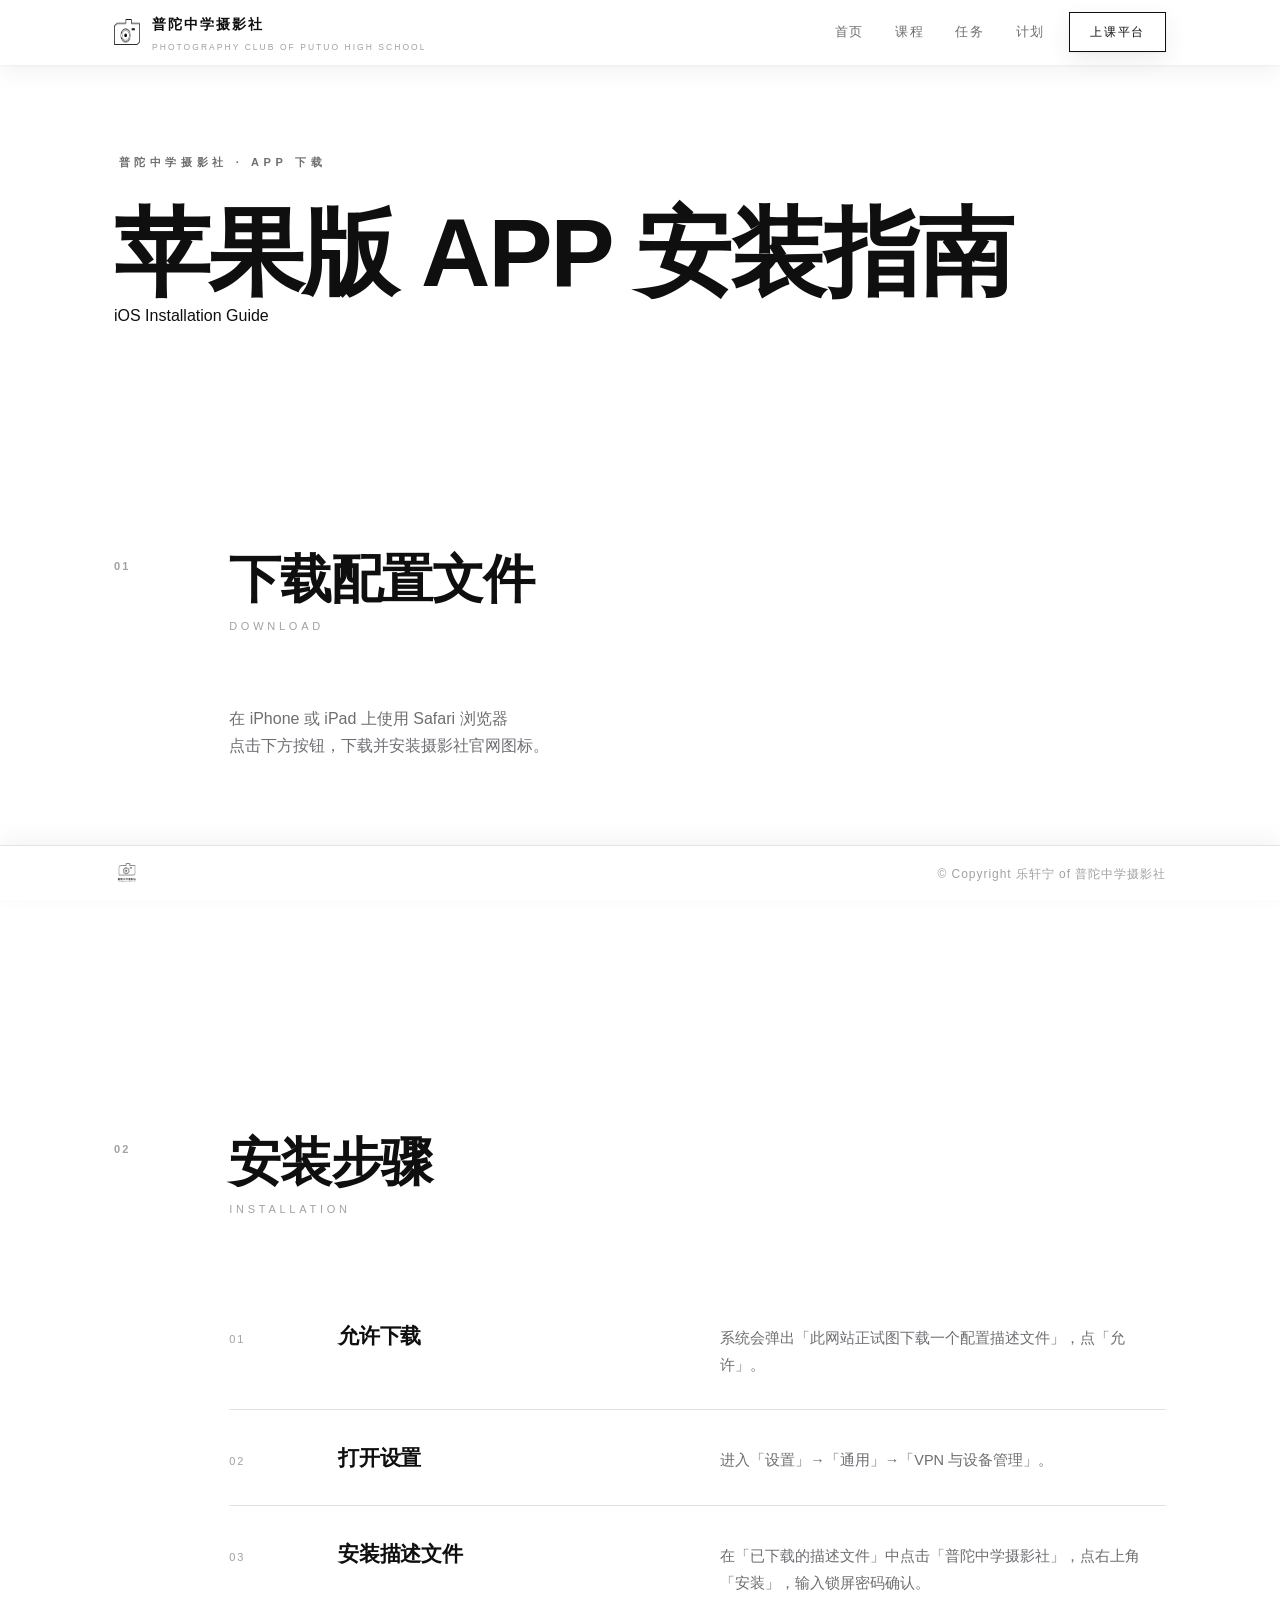
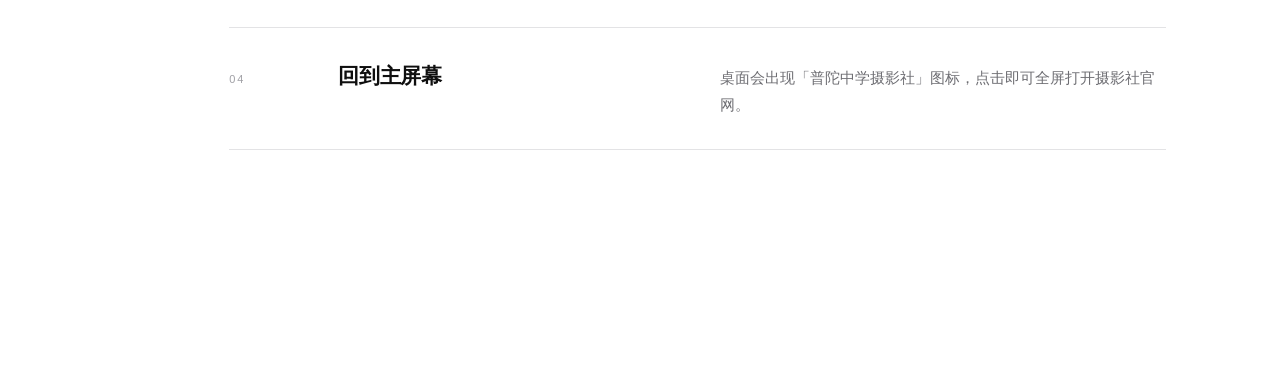
==== guide/ios-install.html @ 029bfe9c "Use logo2 in top navigation bar" ====
<!DOCTYPE html>
<html lang="zh-CN">
<head>
<meta charset="UTF-8">
<meta name="viewport" content="width=device-width, initial-scale=1">
<title>苹果版 APP 安装指南 — 普陀中学摄影社</title>
<meta name="description" content="普陀中学摄影社 · 苹果版 APP 下载与安装指南。">
<link rel="icon" type="image/png" href="../assets/logo.png">
<link rel="stylesheet" href="../css/style.css">
</head>
<body>

<!-- ================= 导航 ================= -->
<header class="nav" id="nav">
  <div class="nav-inner">
    <a class="brand" href="../index.html" aria-label="返回首页">
      <img src="../assets/logo2.png" alt="" width="26" height="26">
      <span>
        <span class="name">普陀中学摄影社</span>
        <span class="sub">Photography Club of Putuo High School</span>
      </span>
    </a>

    <nav class="nav-links" aria-label="主导航">
      <a href="../index.html">首页</a>
      <a href="../index.html#courses">课程</a>
      <a href="../index.html#missions">任务</a>
      <a href="../index.html#plans">计划</a>
    </nav>

    <a class="platform-btn" href="https://kylinle.github.io/cp" target="_blank" rel="noopener">上课平台</a>

    <button class="menu-btn" id="menuBtn" aria-expanded="false" aria-label="打开菜单">
      <span></span><span></span>
    </button>
  </div>
  <div class="mobile-menu" id="mobileMenu">
    <a href="../index.html">首页</a>
    <a href="../index.html#courses">课程</a>
    <a href="../index.html#missions">任务</a>
    <a href="../index.html#plans">计划</a>
  </div>
</header>

<main class="plan-page" id="top">

  <!-- ================= 首屏 ================= -->
  <section class="hero">
    <div class="wrap">
      <div class="eyebrow">普陀中学摄影社 · APP 下载</div>
      <h1 class="plan-title">苹果版 APP 安装指南</h1>
      <div class="hero-en">iOS Installation Guide</div>
    </div>
  </section>

  <!-- ================= 01 下载配置文件 ================= -->
  <section class="sec">
    <div class="wrap">
      <div class="sec-head reveal">
        <div class="sec-num">01</div>
        <h2>下载配置文件<span class="en">Download</span></h2>
      </div>

      <div class="sec-body">
        <div></div>
        <div class="content">
          <p class="reveal">在 iPhone 或 iPad 上使用 Safari 浏览器<br>点击下方按钮，下载并安装摄影社官网图标。</p>
          <a class="dl-btn reveal" href="../downloads/普陀中学摄影社.mobileconfig" download>下载配置文件</a>
          <div class="dl-meta reveal">普陀中学摄影社.mobileconfig · iOS 配置文件</div>
        </div>
      </div>
    </div>
  </section>

  <!-- ================= 02 安装步骤 ================= -->
  <section class="sec">
    <div class="wrap">
      <div class="sec-head reveal">
        <div class="sec-num">02</div>
        <h2>安装步骤<span class="en">Installation</span></h2>
      </div>

      <div class="sec-body">
        <div></div>
        <div class="content">
          <div class="list reveal">
            <div class="list-item">
              <div class="n">01</div>
              <div class="t">允许下载</div>
              <div class="d">系统会弹出「此网站正试图下载一个配置描述文件」，点「允许」。</div>
            </div>
            <div class="list-item">
              <div class="n">02</div>
              <div class="t">打开设置</div>
              <div class="d">进入「设置」→「通用」→「VPN 与设备管理」。</div>
            </div>
            <div class="list-item">
              <div class="n">03</div>
              <div class="t">安装描述文件</div>
              <div class="d">在「已下载的描述文件」中点击「普陀中学摄影社」，点右上角「安装」，输入锁屏密码确认。</div>
            </div>
            <div class="list-item">
              <div class="n">04</div>
              <div class="t">回到主屏幕</div>
              <div class="d">桌面会出现「普陀中学摄影社」图标，点击即可全屏打开摄影社官网。</div>
            </div>
          </div>
        </div>
      </div>
    </div>
  </section>

</main>

<!-- ================= 页脚 ================= -->
<footer class="foot foot-bar">
  <div class="wrap foot-inner">
    <a class="brand" href="../index.html#top" aria-label="返回首页">
      <img src="../assets/logo.png" alt="普陀中学摄影社" width="26" height="26">
    </a>
    <div class="legal">
      ©️ Copyright 乐轩宁 of 普陀中学摄影社
    </div>
  </div>
</footer>

<script src="../js/main.js"></script>
</body>
</html>
---- css/style.css ----
/* ============================================================
   普陀中学摄影社 — 样式表
   设计系统：细线 / 黑白 / 字距
   ============================================================ */

:root{
  --ink:#0f0f0f;
  --paper:#ffffff;
  --muted:#6e6e73;
  --faint:#a1a1a6;
  --line:#e3e3e5;

  --pad: clamp(20px, 5vw, 64px);
  --maxw: 1180px;
  --notice-h: 44px;

  --ease: cubic-bezier(.22,.61,.24,1);
}

*,*::before,*::after{ margin:0; padding:0; box-sizing:border-box; }

html{
  -webkit-text-size-adjust:100%;
  scroll-behavior:smooth;
}
section[id]{ scroll-margin-top:64px; }
.has-notice section[id]{ scroll-margin-top:calc(64px + var(--notices-h, var(--notice-h))); }

body{
  background:var(--paper);
  color:var(--ink);
  font-family:-apple-system, BlinkMacSystemFont, "SF Pro Display", "PingFang SC",
              "Helvetica Neue", "Hiragino Sans GB", "Microsoft YaHei", sans-serif;
  font-size:16px;
  line-height:1.7;
  -webkit-font-smoothing:antialiased;
  text-rendering:optimizeLegibility;
  overflow-x:hidden;
}
::selection{ background:var(--ink); color:var(--paper); }

a{ color:inherit; text-decoration:none; }
img{ display:block; max-width:100%; }

/* ---------- 通用容器 ---------- */
.wrap{
  width:100%;
  max-width:var(--maxw);
  margin:0 auto;
  padding:0 var(--pad);
}

/* ---------- 顶部导航 ---------- */
.nav{
  position:fixed; inset:0 0 auto 0; z-index:100;
  background:rgba(255,255,255,.6);
  backdrop-filter:blur(20px) saturate(1.6);
  -webkit-backdrop-filter:blur(20px) saturate(1.6);
  box-shadow:0 1px 2px rgba(15,15,15,.04), 0 8px 24px rgba(15,15,15,.05), inset 0 1px 0 rgba(255,255,255,.9);
  border-bottom:1px solid transparent;
  transition:border-color .4s var(--ease), background .4s var(--ease);
}
.nav.is-scrolled{ border-bottom-color:var(--line); }

.nav-inner{
  max-width:var(--maxw); margin:0 auto;
  padding:0 var(--pad);
  height:64px;
  display:flex; align-items:center; justify-content:space-between; gap:24px;
}

.brand{ display:flex; align-items:center; gap:12px; }
.brand img{ width:26px; height:26px; flex:0 0 auto; }
.brand .name{
  font-size:14px; font-weight:600; letter-spacing:.14em;
}
.brand .sub{
  display:block; font-size:8.5px; letter-spacing:.24em;
  color:var(--faint); text-transform:uppercase; margin-top:3px; font-weight:500;
}

.nav-links{ display:flex; gap:clamp(18px,2.4vw,36px); margin-left:auto; }
.nav-links a{
  font-size:13px; letter-spacing:.14em; color:var(--muted);
  padding:6px 0; position:relative; transition:color .3s var(--ease);
}
.nav-links a::after{
  content:""; position:absolute; left:0; bottom:0;
  width:100%; height:1px; background:var(--ink);
  transform:scaleX(0); transform-origin:right;
  transition:transform .45s var(--ease);
}
.nav-links a:hover{ color:var(--ink); }
.nav-links a:hover::after{ transform:scaleX(1); transform-origin:left; }

/* 上课平台按钮 */
.platform-btn{
  display:inline-flex; align-items:center;
  padding:9px 20px;
  border:1px solid var(--ink);
  font-size:12px; letter-spacing:.14em;
  white-space:nowrap;
  transition:transform .35s var(--ease), background .3s var(--ease), color .3s var(--ease), box-shadow .35s var(--ease);
}

.menu-btn{
  display:none; width:40px; height:40px; margin-right:-8px;
  background:none; border:0; cursor:pointer; position:relative;
}
.menu-btn span{
  position:absolute; left:10px; width:20px; height:1px; background:var(--ink);
  transition:transform .4s var(--ease), opacity .3s var(--ease);
}
.menu-btn span:nth-child(1){ top:16px; }
.menu-btn span:nth-child(2){ top:23px; }
.menu-btn[aria-expanded="true"] span:nth-child(1){ transform:translateY(3.5px) rotate(45deg); }
.menu-btn[aria-expanded="true"] span:nth-child(2){ transform:translateY(-3.5px) rotate(-45deg); }

.mobile-menu{
  display:none; border-top:1px solid var(--line); background:var(--paper);
}
.mobile-menu a{
  display:block; padding:16px var(--pad);
  font-size:15px; letter-spacing:.12em;
  border-bottom:1px solid var(--line);
}
.mobile-menu.is-open{ display:block; }

/* ---------- 通知栏（主页顶栏下方，可多条堆叠，各自可关闭） ---------- */
.has-notice main{ padding-top:var(--notices-h, var(--notice-h)); }
.notices{
  position:fixed; top:64px; left:0; right:0; z-index:99;
  animation:notice-in .7s var(--ease) .15s backwards;
}
.notice{
  height:var(--notice-h);
  background:rgba(15,15,15,.55);
  backdrop-filter:blur(14px) saturate(1.4);
  -webkit-backdrop-filter:blur(14px) saturate(1.4);
  display:flex; align-items:stretch;
}
.notice + .notice{ border-top:1px solid rgba(255,255,255,.18); }
.notice-link{
  flex:1; min-width:0;
  display:flex; align-items:center; gap:clamp(10px,2vw,16px);
  padding:0 var(--pad);
  color:var(--paper); font-size:12px; letter-spacing:.16em;
}
.notice-link .t{ font-weight:600; }
.notice-link .more{ color:rgba(255,255,255,.55); letter-spacing:.12em; transition:color .3s var(--ease); }
.notice-link:hover .more{ color:var(--paper); }
.notice-close{
  flex:0 0 auto; width:48px;
  background:none; border:0; border-left:1px solid rgba(255,255,255,.18);
  cursor:pointer; position:relative;
  touch-action:manipulation; /* 手机浏览器：去掉双击缩放干扰，点按立即生效 */
  transition:background .3s var(--ease);
}
.notice-close:hover{ background:rgba(255,255,255,.08); }
.notice-close span{
  position:absolute; left:50%; top:50%; width:14px; height:1px; background:var(--paper);
}
.notice-close span:nth-child(1){ transform:translate(-50%,-50%) rotate(45deg); }
.notice-close span:nth-child(2){ transform:translate(-50%,-50%) rotate(-45deg); }
@keyframes notice-in{
  from{ transform:translateY(-100%); opacity:0; }
  to{ transform:translateY(0); opacity:1; }
}
/* 顶栏「通知」点击后重新播放滑入动画（即使通知已显示，也有可见的弹出反馈） */
.notices.repop{ animation:notice-in .55s var(--ease) backwards; }

/* ---------- 首屏 ---------- */
.hero{
  padding-top:clamp(120px, 17vh, 190px);
  padding-bottom:clamp(64px, 10vh, 120px);
  position:relative;
}
.hero-grid{
  display:grid;
  grid-template-columns:minmax(0,1fr);
}

.eyebrow{
  font-size:11px; letter-spacing:.42em; text-transform:uppercase;
  color:var(--muted); font-weight:600; padding-left:.42em;
  margin-bottom:clamp(20px,3vw,32px);
}

h1{
  font-size:clamp(64px, 13.5vw, 168px);
  line-height:.92;
  letter-spacing:-.035em;
  font-weight:600;
  margin-left:-.02em;
}

.hero-desc{
  margin-top:clamp(28px,4vw,44px);
  font-size:clamp(15px,1.6vw,18px);
  line-height:1.95; color:var(--muted);
  max-width:26em;
}
.hero-desc strong{ color:var(--ink); font-weight:600; }

/* ---------- 分节 ---------- */
.sec{
  padding:clamp(72px, 11vw, 132px) 0;
  border-top:1px solid var(--line);
}
.sec-head{
  display:grid;
  grid-template-columns:clamp(48px,6vw,88px) minmax(0,1fr);
  gap:clamp(16px,3vw,40px);
  align-items:start;
  margin-bottom:clamp(40px,6vw,72px);
}
.sec-num{
  font-size:11px; letter-spacing:.2em; color:var(--faint);
  font-weight:600; padding-top:.55em;
}
h2{
  font-size:clamp(30px, 4.4vw, 52px);
  line-height:1.08;
  letter-spacing:-.025em;
  font-weight:600;
}
h2 .en{
  display:block; margin-top:14px;
  font-size:11px; letter-spacing:.34em; text-transform:uppercase;
  color:var(--faint); font-weight:500;
}

.sec-body{
  display:grid;
  grid-template-columns:clamp(48px,6vw,88px) minmax(0,1fr);
  gap:clamp(16px,3vw,40px);
}
.sec-body > .content{ max-width:none; }
.content p{ max-width:38em; }

p{ color:var(--muted); }

/* 课程 —— 两栏 */
.courses{
  display:grid; grid-template-columns:repeat(2,minmax(0,1fr));
  gap:0;
  border-top:1px solid var(--ink);
}
.course{ padding:clamp(24px,3vw,36px) clamp(20px,3vw,40px) clamp(32px,4vw,48px) 0; }
.course + .course{ border-left:1px solid var(--line); padding-left:clamp(20px,3vw,40px); }
.course .idx{ font-size:11px; letter-spacing:.2em; color:var(--faint); }
.course h3{
  font-size:clamp(22px,2.8vw,30px); font-weight:600;
  letter-spacing:-.015em; margin-top:14px;
}
.course .en{
  display:block; margin-top:8px; font-size:10px; letter-spacing:.26em;
  text-transform:uppercase; color:var(--faint);
}
.course p{ margin-top:18px; font-size:15px; line-height:1.9; max-width:24em; }

/* 任务与活动 —— 列表 */
.list{ border-top:1px solid var(--ink); }
.list-item{
  display:grid;
  grid-template-columns:clamp(40px,6vw,80px) minmax(0,1.1fr) minmax(0,1.4fr);
  gap:clamp(12px,3vw,32px);
  align-items:baseline;
  padding:clamp(20px,2.6vw,30px) 0;
  border-bottom:1px solid var(--line);
  transition:padding-left .45s var(--ease);
}
.list-item:hover{ padding-left:10px; }
.list-item .n{ font-size:11px; letter-spacing:.18em; color:var(--faint); }
.list-item .t{ font-size:clamp(17px,2vw,21px); font-weight:600; letter-spacing:-.01em; }
.list-item .d{ font-size:14.5px; line-height:1.85; color:var(--muted); }

/* 后续计划 —— 可点击列表（外观与任务列表一致） */
.plan-item{ cursor:pointer; }
.plan-item .t{ transition:color .3s var(--ease); }
.plan-item:hover .t{
  text-decoration:underline; text-underline-offset:7px; text-decoration-thickness:1px;
}
.plan-item .go{
  justify-self:end;
  display:inline-flex; align-items:center;
  padding:8px 16px;
  border:1px solid var(--ink);
  font-size:12px; letter-spacing:.14em;
  white-space:nowrap;
  transition:transform .35s var(--ease), background .3s var(--ease), color .3s var(--ease), box-shadow .35s var(--ease);
}

/* ---------- 计划页 ---------- */
.plan-page{ padding-bottom:clamp(64px, 8vw, 96px); }
.plan-page .sec{ border-top:0; }
.plan-page .list{ border-top:0; }

/* 岗位表 */
.spec-table{
  width:100%;
  border-collapse:collapse;
  font-size:14px;
  line-height:1.75;
}
.spec-table th{
  text-align:left;
  font-size:11px; font-weight:600; letter-spacing:.2em;
  color:var(--faint);
  padding:12px 16px 12px 0;
  border-bottom:1px solid var(--line);
}
.spec-table td{
  vertical-align:top;
  padding:clamp(18px,2.6vw,28px) 16px clamp(18px,2.6vw,28px) 0;
  border-bottom:1px solid var(--line);
  color:var(--muted);
}
.spec-table .pos{
  color:var(--ink);
  font-size:15px; font-weight:600; letter-spacing:-.01em;
  white-space:nowrap;
}
.spec-table .count{
  display:block; margin-top:6px;
  font-size:10px; letter-spacing:.22em; color:var(--faint); font-weight:500;
}
.plan-title{
  margin-left:0;
  font-size:clamp(30px, 9.5vw, 96px);
  line-height:1.02; letter-spacing:-.02em;
}
.foot.foot-bar{
  position:fixed; inset:auto 0 0 0; z-index:100;
  background:var(--paper);
  border-top:1px solid var(--line);
  padding:14px 0;
}

/* ---------- 下载模块 ---------- */
.dl-btn{
  margin-top:28px;
  display:inline-flex; align-items:center;
  padding:13px 32px;
  border:1px solid var(--ink);
  font-size:13px; font-weight:600; letter-spacing:.16em;
  white-space:nowrap;
  transition:transform .35s var(--ease), background .3s var(--ease), color .3s var(--ease), box-shadow .35s var(--ease);
}
.dl-meta{ margin-top:14px; font-size:11px; letter-spacing:.12em; color:var(--faint); }

/* 多个下载按钮并排 */
.dl-opts{
  margin-top:34px;
  display:grid;
  grid-template-columns:repeat(2,minmax(0,1fr));
  gap:clamp(20px,3vw,40px);
}
.dl-opts .dl-btn{ margin-top:0; }

/* ---------- 弹窗 ---------- */
.modal{
  position:fixed; inset:0; z-index:200;
  display:none;
}
.modal.is-open{ display:block; }
.modal-mask{
  position:absolute; inset:0;
  background:rgba(15,15,15,.35);
  animation:modal-fade .3s var(--ease) both;
}
.modal-box{
  position:absolute; left:50%; top:50%;
  transform:translate(-50%,-50%);
  width:min(420px, calc(100vw - 48px));
  background:var(--paper);
  border:1px solid var(--line);
  padding:clamp(28px,5vw,44px);
  animation:modal-in .45s var(--ease) both;
}
.modal-title{ font-size:16px; font-weight:600; letter-spacing:.2em; }
.modal-desc{ margin-top:16px; font-size:13.5px; line-height:1.9; color:var(--muted); }
.modal-btn{
  margin-top:28px;
  display:inline-flex; align-items:center;
  padding:10px 22px;
  border:1px solid var(--ink);
  background:var(--paper); color:var(--ink);
  font-size:12px; letter-spacing:.14em;
  cursor:pointer;
  transition:transform .35s var(--ease), background .3s var(--ease), color .3s var(--ease), box-shadow .35s var(--ease);
}
@keyframes modal-fade{ from{ opacity:0; } to{ opacity:1; } }
@keyframes modal-in{
  from{ opacity:0; transform:translate(-50%,-44%); }
  to{ opacity:1; transform:translate(-50%,-50%); }
}

/* ---------- 页脚 ---------- */
.foot{
  padding:clamp(48px,7vw,72px) 0 clamp(40px,6vw,64px);
  border-top:1px solid var(--line);
}
.foot-inner{
  display:flex; justify-content:space-between; align-items:flex-end; gap:32px; flex-wrap:wrap;
}
.foot .brand .name{ font-size:13px; }
.foot .legal{
  text-align:right; font-size:12px; letter-spacing:.08em;
  color:var(--faint); line-height:1.9;
}

/* ---------- 液态玻璃（按钮 / 底栏；顶栏见 .nav 自身规则） ---------- */
.platform-btn, .plan-item .go, .dl-btn, .modal-btn{
  background:rgba(255,255,255,.5);
  backdrop-filter:blur(12px) saturate(1.5);
  -webkit-backdrop-filter:blur(12px) saturate(1.5);
  box-shadow:0 1px 2px rgba(15,15,15,.05), 0 8px 24px rgba(15,15,15,.07), inset 0 1px 0 rgba(255,255,255,.9);
}
/* 光标靠近：轻微放大，不反色 */
.platform-btn:hover, .plan-item:hover .go, .dl-btn:hover, .modal-btn:hover{
  transform:scale(1.05);
  box-shadow:0 2px 4px rgba(15,15,15,.06), 0 10px 28px rgba(15,15,15,.09), inset 0 1px 0 rgba(255,255,255,.9);
}
/* 按下：高亮 + 在放大基础上再放大（JS 加 .is-pressed，光标离开前保持） */
.platform-btn.is-pressed, .plan-item .go.is-pressed, .dl-btn.is-pressed, .modal-btn.is-pressed{
  transform:scale(1.12);
  background:rgba(255,255,255,.94);
  box-shadow:0 0 0 4px rgba(15,15,15,.05), 0 2px 4px rgba(15,15,15,.06), 0 14px 36px rgba(15,15,15,.12), inset 0 1px 0 #fff;
}
/* 页脚 / 底栏（计划页底部固定底栏随内容滚动穿过时可见模糊） */
.foot, .foot.foot-bar{
  background:rgba(255,255,255,.58);
  backdrop-filter:blur(20px) saturate(1.6);
  -webkit-backdrop-filter:blur(20px) saturate(1.6);
}
.foot.foot-bar{ box-shadow:0 -6px 24px rgba(15,15,15,.05), inset 0 1px 0 rgba(255,255,255,.85); }
/* 不支持背景模糊的浏览器回退为纯白/纯黑，保证文字可读 */
@supports not ((backdrop-filter:blur(1px)) or (-webkit-backdrop-filter:blur(1px))){
  .nav{ background:var(--paper); }
  .notice{ background:var(--ink); }
  .platform-btn, .plan-item .go, .dl-btn, .modal-btn{ background:var(--paper); }
  .foot, .foot.foot-bar{ background:var(--paper); }
}

/* ---------- 滚动显现 ---------- */
.reveal{
  opacity:0; transform:translateY(22px);
  transition:opacity .9s var(--ease), transform .9s var(--ease);
}
.reveal.is-in{ opacity:1; transform:none; }

/* ---------- 响应式 ---------- */
@media (max-width: 900px){
  .courses{ grid-template-columns:1fr; }
  .course + .course{ border-left:0; border-top:1px solid var(--line); padding-left:0; }
  .dl-opts{ grid-template-columns:1fr; }
}

@media (max-width: 720px){
  .nav-links{ display:none; margin-left:0; }
  .platform-btn{ margin-left:auto; padding:7px 14px; }
  .nav .brand .sub{ display:none; }
  .menu-btn{ display:block; }
  .notice-link{ font-size:11px; gap:10px; }
  .notice-link .more{ letter-spacing:.08em; }
  .sec-head,.sec-body{ grid-template-columns:1fr; gap:14px; }
  .sec-num{ padding-top:0; }
  .list-item{ grid-template-columns:40px minmax(0,1fr); }
  .list-item .d{ grid-column:2; }
  .list-item .go{ grid-column:2; justify-self:start; margin-top:10px; }
  .spec-table thead{ display:none; }
  .spec-table, .spec-table tbody, .spec-table tr, .spec-table td{ display:block; width:100%; }
  .spec-table tr{ padding:clamp(20px,4vw,28px) 0; border-bottom:1px solid var(--line); }
  .spec-table td{ border-bottom:0; padding:8px 0; }
  .spec-table td::before{
    content:attr(data-label);
    display:block; margin-bottom:2px;
    font-size:10px; letter-spacing:.2em; color:var(--faint); font-weight:600;
  }
  .spec-table td:first-child::before{ display:none; }
  .spec-table td:empty{ display:none; }
  .spec-table .pos{ font-size:17px; padding-bottom:12px; }
  .foot-inner{ flex-direction:column; align-items:flex-start; }
  .foot .legal{ text-align:left; }
  .foot.foot-bar .foot-inner{ flex-direction:row; align-items:center; justify-content:space-between; }
}

@media (prefers-reduced-motion: reduce){
  html{ scroll-behavior:auto; }
  *,*::before,*::after{ animation:none !important; transition:none !important; }
  .reveal{ opacity:1; transform:none; }
}
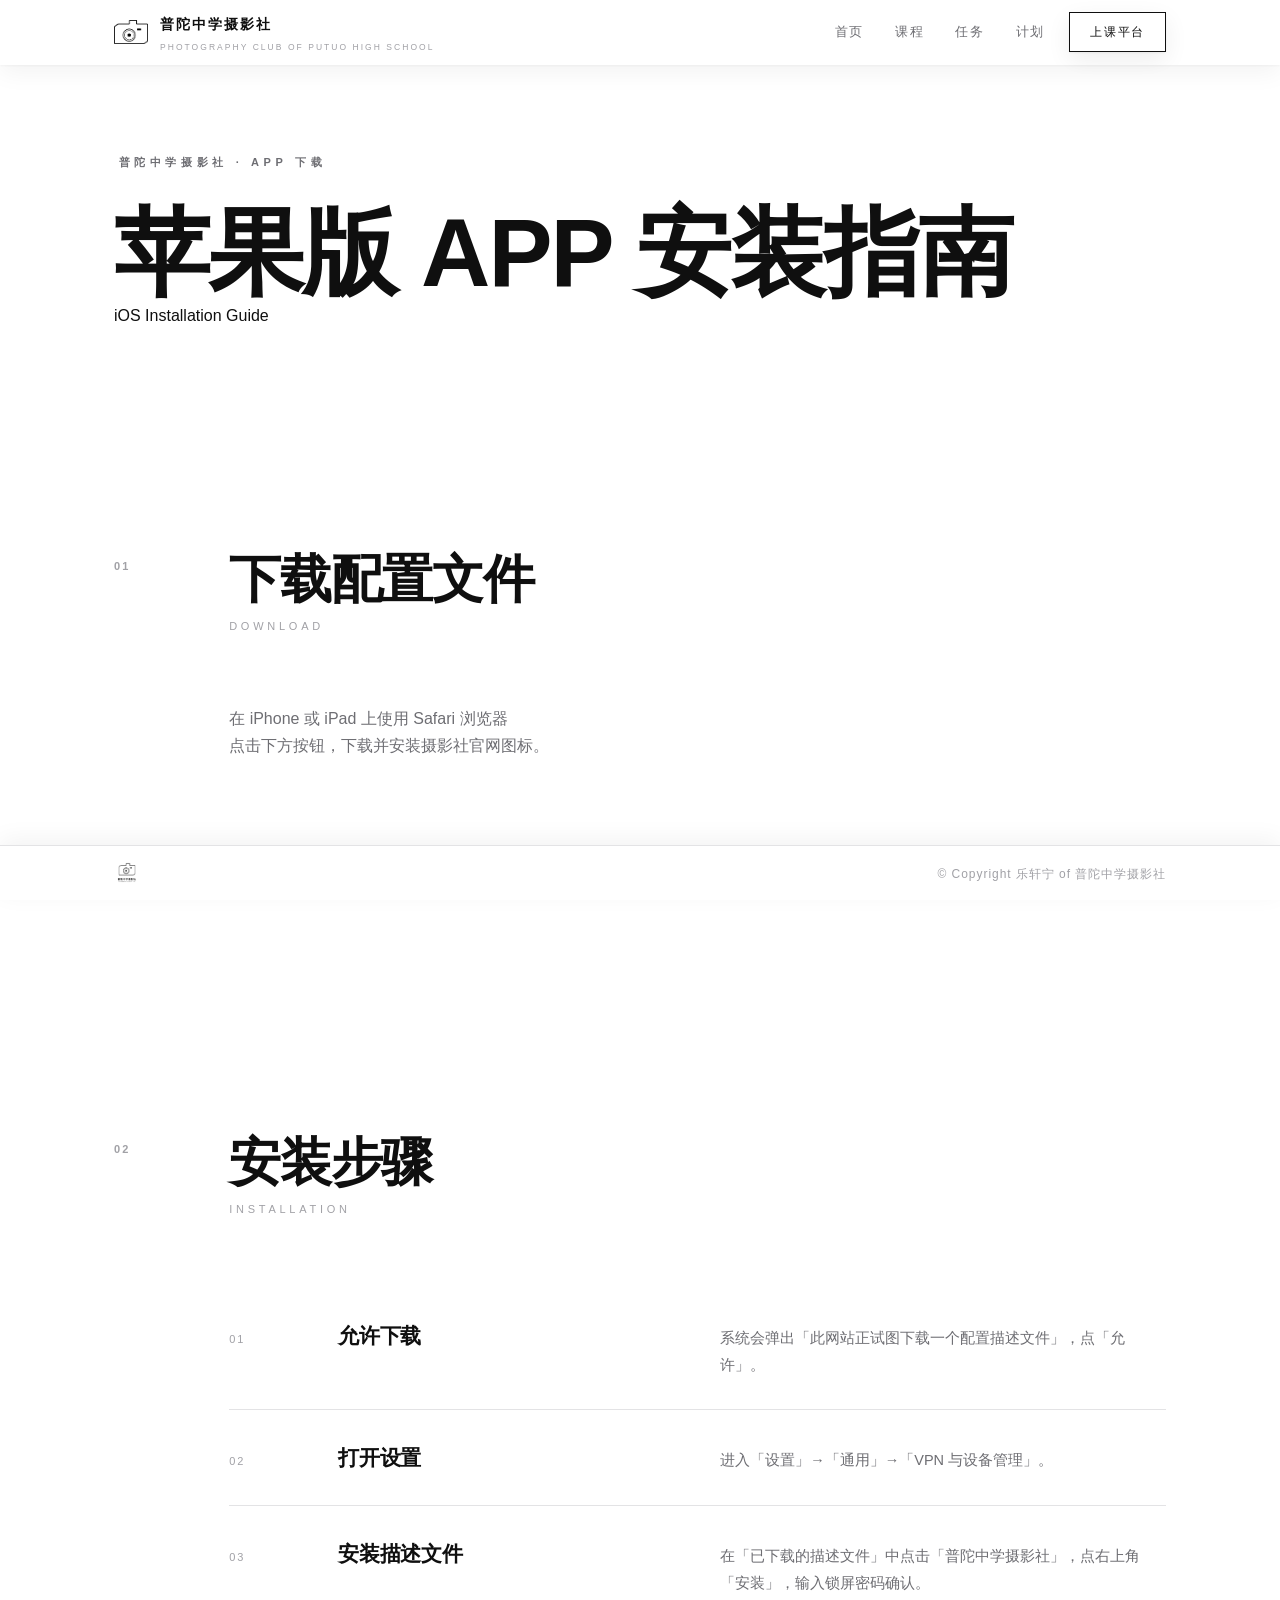
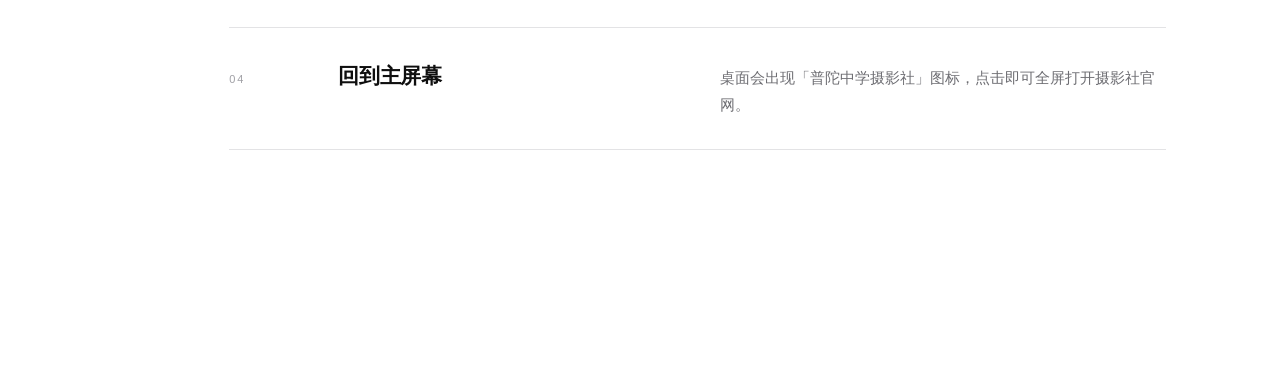
==== commit bfee3673: "Display nav logo2 at natural aspect ratio" ====
--- a/guide/ios-install.html
+++ b/guide/ios-install.html
@@ -14,7 +14,7 @@
 <header class="nav" id="nav">
   <div class="nav-inner">
     <a class="brand" href="../index.html" aria-label="返回首页">
-      <img src="../assets/logo2.png" alt="" width="26" height="26">
+      <img src="../assets/logo2.png" alt="" width="34">
       <span>
         <span class="name">普陀中学摄影社</span>
         <span class="sub">Photography Club of Putuo High School</span>
--- a/css/style.css
+++ b/css/style.css
@@ -71,6 +71,8 @@
 
 .brand{ display:flex; align-items:center; gap:12px; }
 .brand img{ width:26px; height:26px; flex:0 0 auto; }
+/* 顶栏 logo（logo2 为横向长方形，按原始比例显示，不做方形拉伸） */
+.nav .brand img{ width:34px; height:auto; }
 .brand .name{
   font-size:14px; font-weight:600; letter-spacing:.14em;
 }
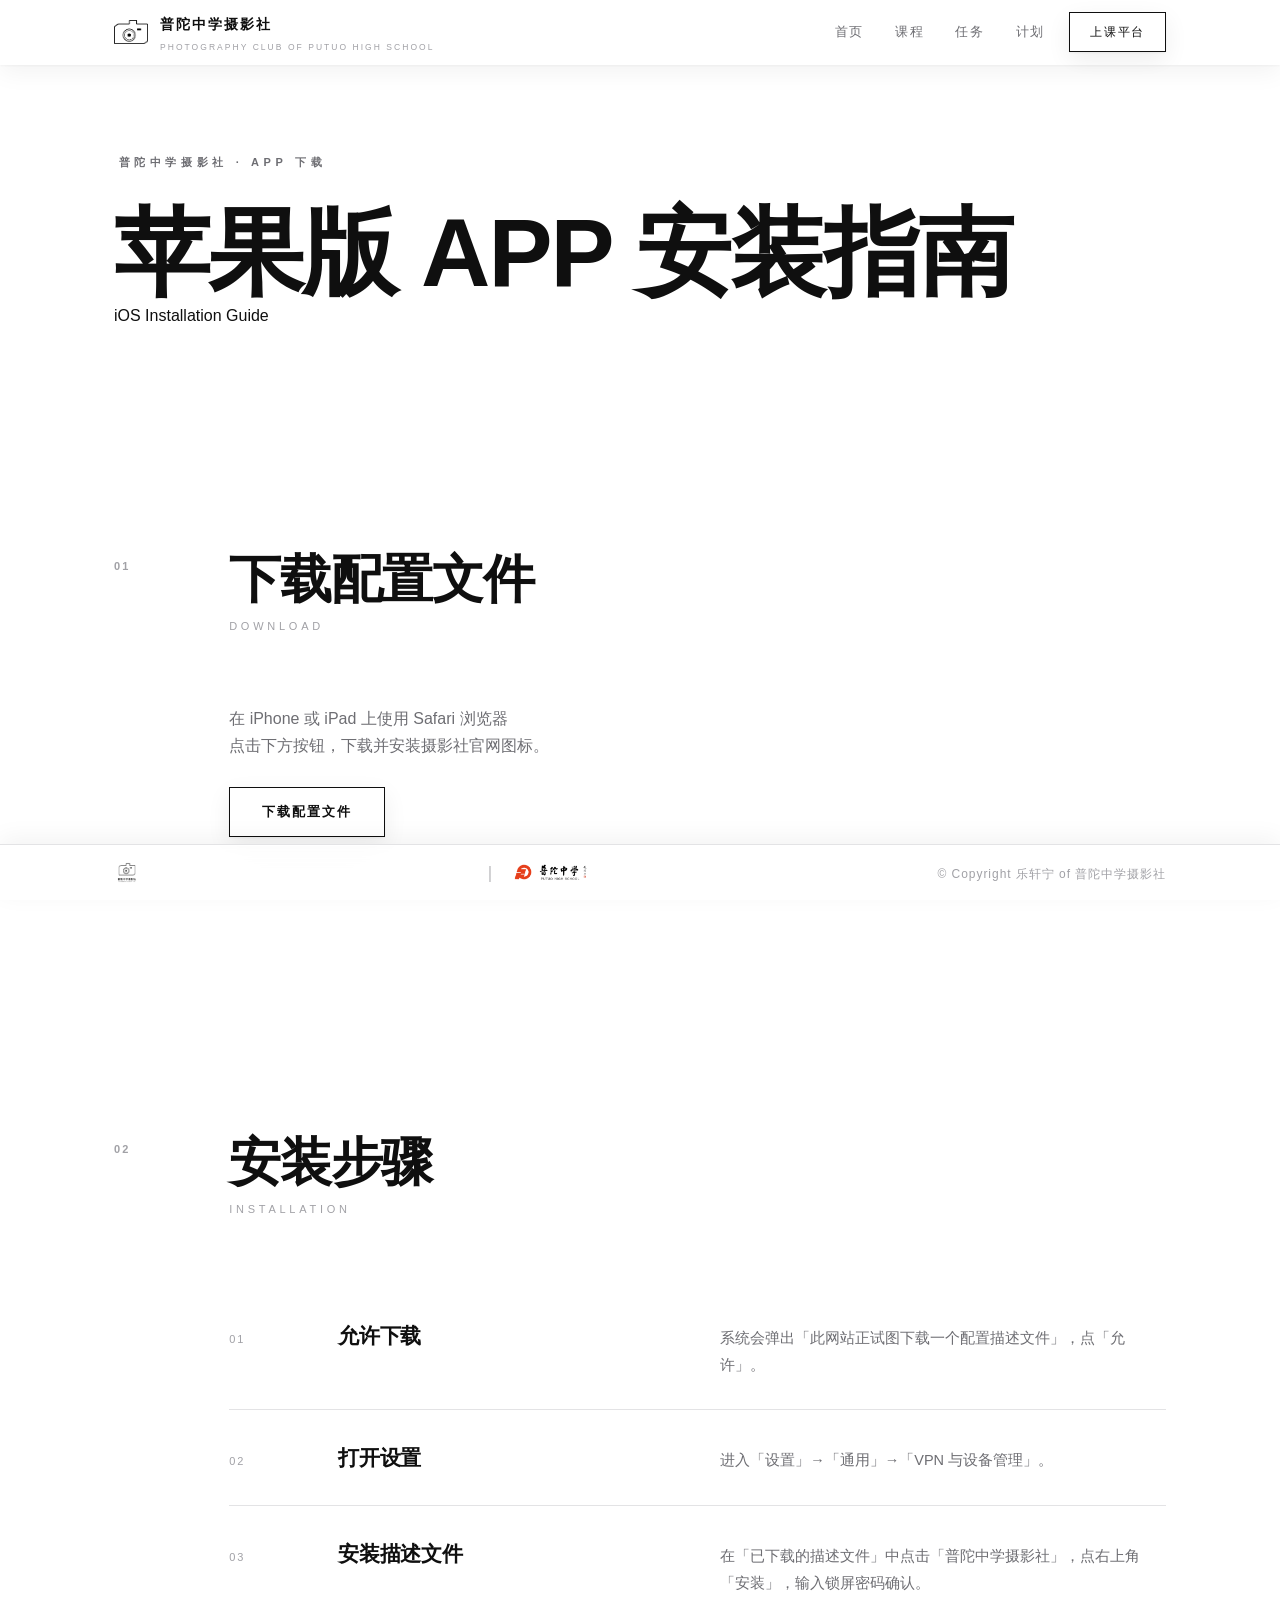
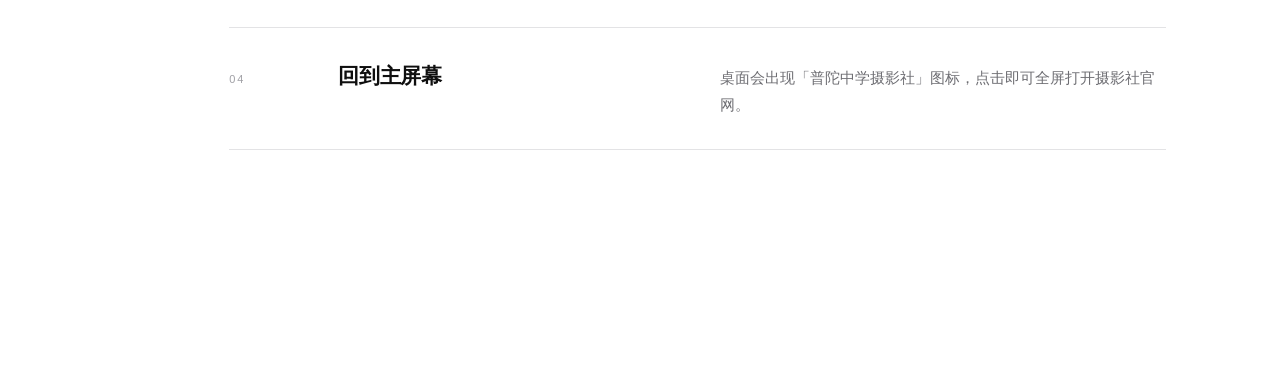
==== commit f3ac537c: "Add logopths.gif banner to footer with separator" ====
--- a/guide/ios-install.html
+++ b/guide/ios-install.html
@@ -118,6 +118,7 @@
     <a class="brand" href="../index.html#top" aria-label="返回首页">
       <img src="../assets/logo.png" alt="普陀中学摄影社" width="26" height="26">
     </a>
+    <span class="foot-badge">｜<img src="../assets/logopths.gif" alt=""></span>
     <div class="legal">
       ©️ Copyright 乐轩宁 of 普陀中学摄影社
     </div>
--- a/css/style.css
+++ b/css/style.css
@@ -411,6 +411,12 @@
   text-align:right; font-size:12px; letter-spacing:.08em;
   color:var(--faint); line-height:1.9;
 }
+/* 底栏 logo 横幅（｜ 与品牌区隔开） */
+.foot-badge{
+  display:flex; align-items:center; gap:10px;
+  color:var(--faint);
+}
+.foot-badge img{ height:24px; width:auto; display:block; }
 
 /* ---------- 液态玻璃（按钮 / 底栏；顶栏见 .nav 自身规则） ---------- */
 .platform-btn, .plan-item .go, .dl-btn, .modal-btn{
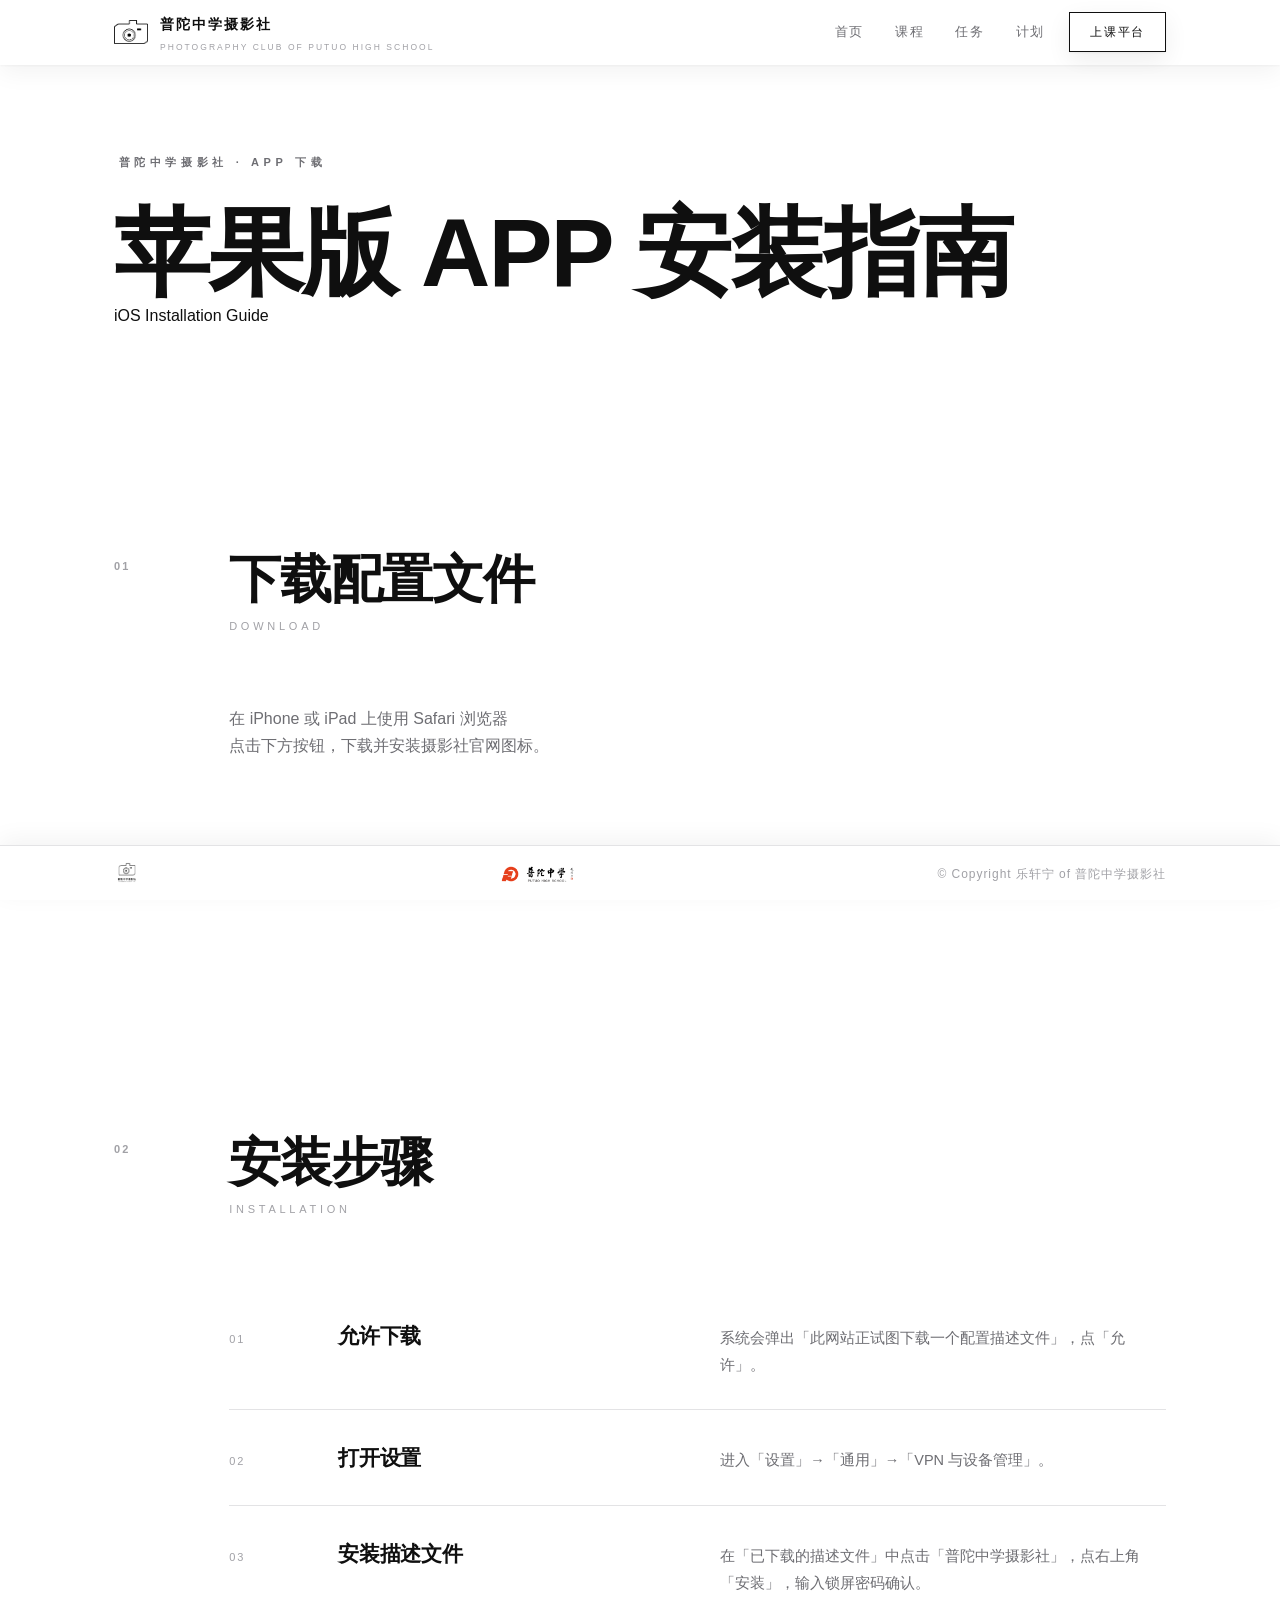
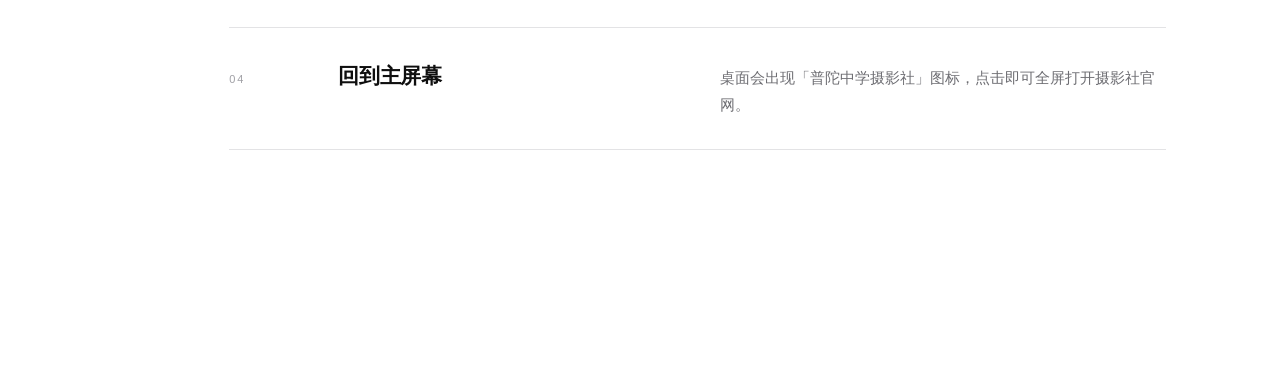
==== commit f3174999: "Remove footer badge separator, match gif height to brand text" ====
--- a/guide/ios-install.html
+++ b/guide/ios-install.html
@@ -118,7 +118,7 @@
     <a class="brand" href="../index.html#top" aria-label="返回首页">
       <img src="../assets/logo.png" alt="普陀中学摄影社" width="26" height="26">
     </a>
-    <span class="foot-badge">｜<img src="../assets/logopths.gif" alt=""></span>
+    <span class="foot-badge"><img src="../assets/logopths.gif" alt=""></span>
     <div class="legal">
       ©️ Copyright 乐轩宁 of 普陀中学摄影社
     </div>
--- a/css/style.css
+++ b/css/style.css
@@ -411,12 +411,12 @@
   text-align:right; font-size:12px; letter-spacing:.08em;
   color:var(--faint); line-height:1.9;
 }
-/* 底栏 logo 横幅（｜ 与品牌区隔开） */
+/* 底栏 logo 横幅（首页与品牌文字同高；计划页/指南页底栏与 logo 同高） */
 .foot-badge{
-  display:flex; align-items:center; gap:10px;
-  color:var(--faint);
+  display:flex; align-items:center;
 }
 .foot-badge img{ height:24px; width:auto; display:block; }
+.foot:not(.foot-bar) .foot-badge img{ height:13px; }
 
 /* ---------- 液态玻璃（按钮 / 底栏；顶栏见 .nav 自身规则） ---------- */
 .platform-btn, .plan-item .go, .dl-btn, .modal-btn{
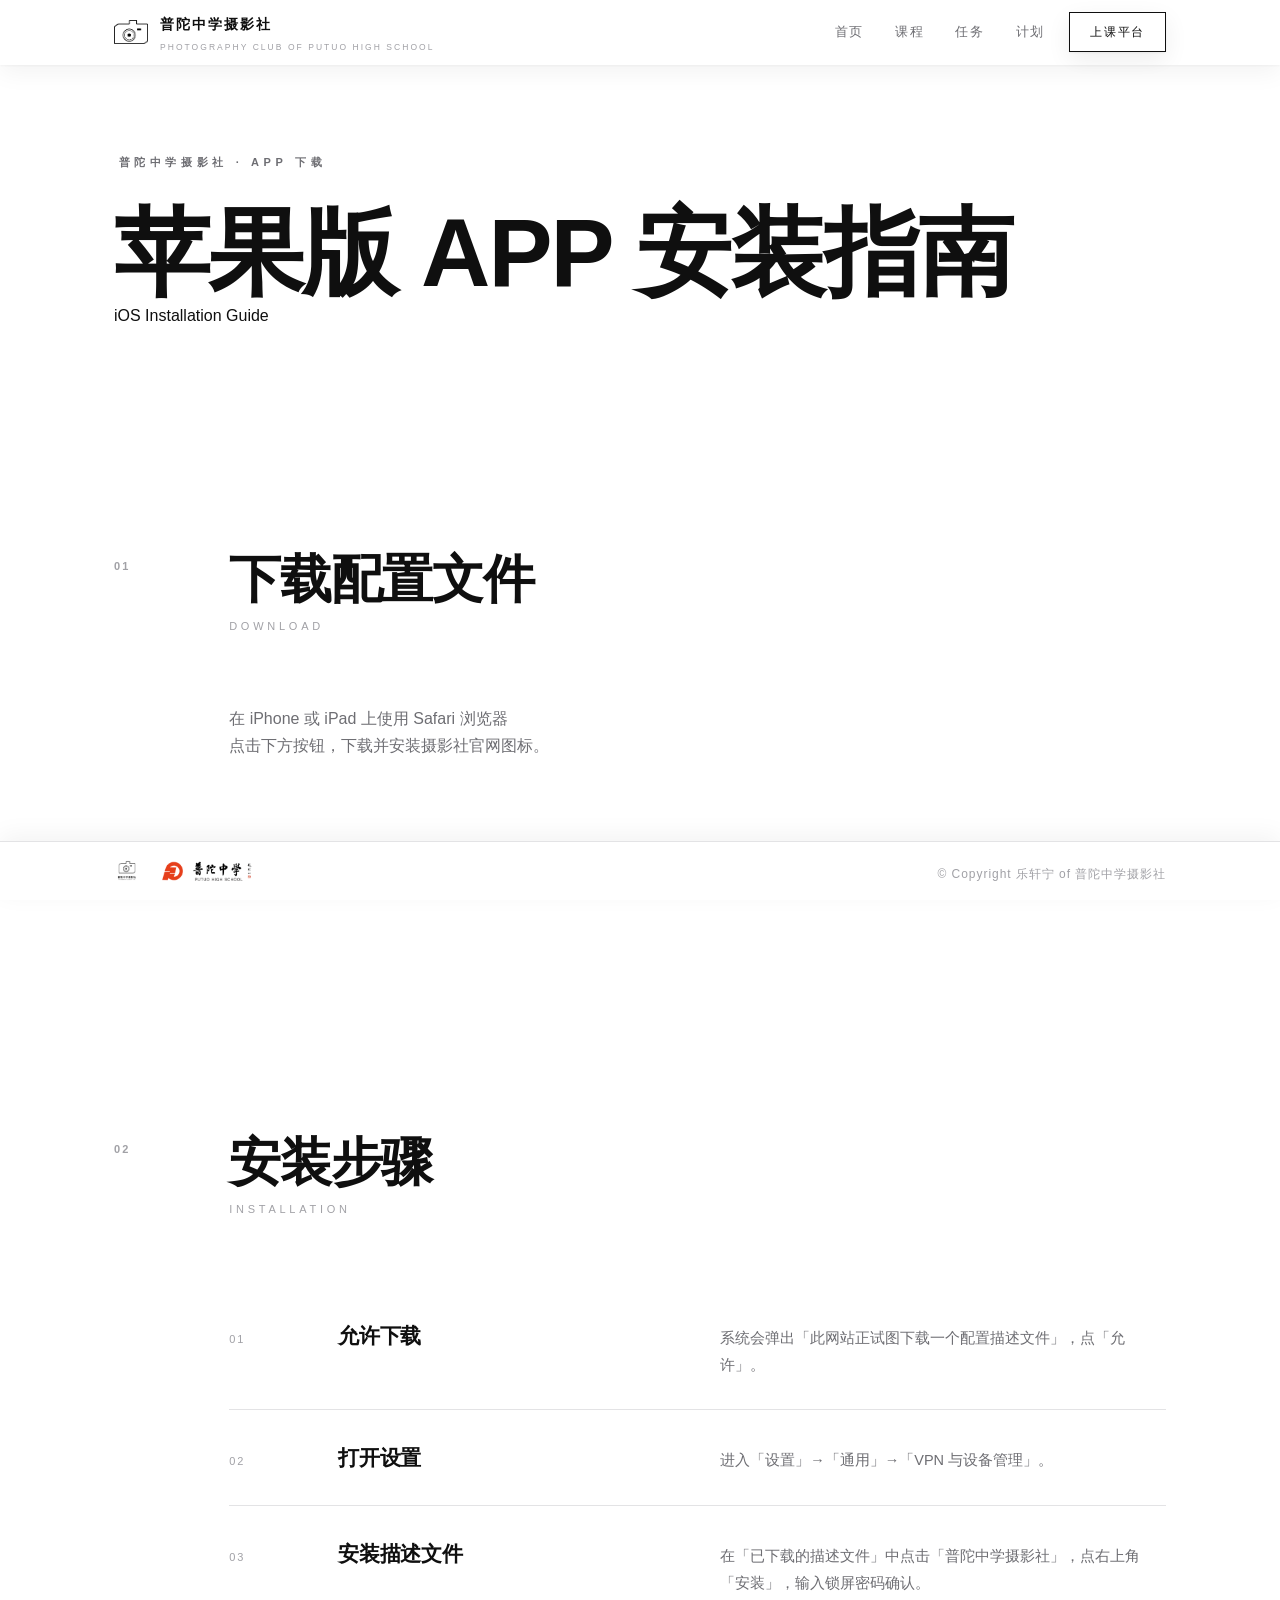
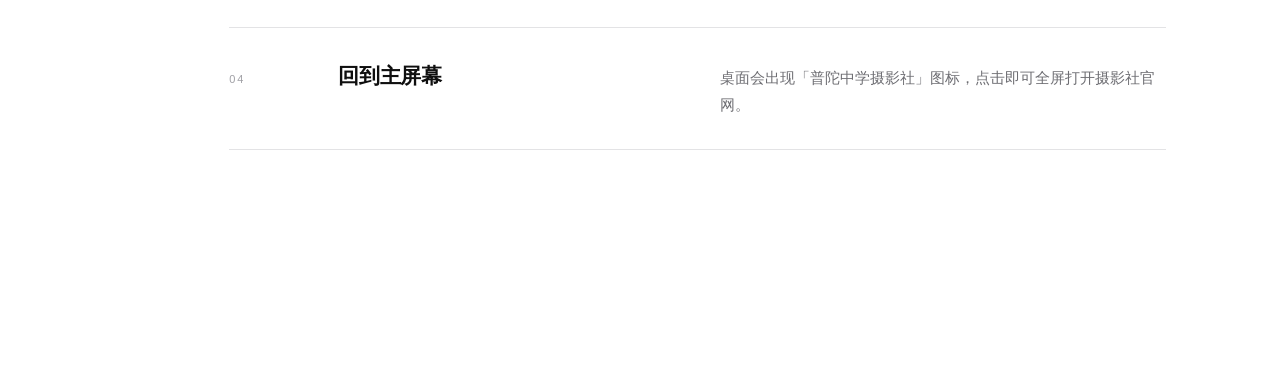
==== commit 6330176e: "Enlarge footer gif and place it next to brand" ====
--- a/guide/ios-install.html
+++ b/guide/ios-install.html
@@ -115,10 +115,12 @@
 <!-- ================= 页脚 ================= -->
 <footer class="foot foot-bar">
   <div class="wrap foot-inner">
-    <a class="brand" href="../index.html#top" aria-label="返回首页">
-      <img src="../assets/logo.png" alt="普陀中学摄影社" width="26" height="26">
-    </a>
-    <span class="foot-badge"><img src="../assets/logopths.gif" alt=""></span>
+    <div class="foot-brand-group">
+      <a class="brand" href="../index.html#top" aria-label="返回首页">
+        <img src="../assets/logo.png" alt="普陀中学摄影社" width="26" height="26">
+      </a>
+      <span class="foot-badge"><img src="../assets/logopths.gif" alt=""></span>
+    </div>
     <div class="legal">
       ©️ Copyright 乐轩宁 of 普陀中学摄影社
     </div>
--- a/css/style.css
+++ b/css/style.css
@@ -411,12 +411,14 @@
   text-align:right; font-size:12px; letter-spacing:.08em;
   color:var(--faint); line-height:1.9;
 }
-/* 底栏 logo 横幅（首页与品牌文字同高；计划页/指南页底栏与 logo 同高） */
+/* 底栏 logo 横幅（紧邻品牌 logo，垂直居中） */
+.foot-brand-group{
+  display:flex; align-items:center; gap:14px;
+}
 .foot-badge{
   display:flex; align-items:center;
 }
-.foot-badge img{ height:24px; width:auto; display:block; }
-.foot:not(.foot-bar) .foot-badge img{ height:13px; }
+.foot-badge img{ height:30px; width:auto; display:block; }
 
 /* ---------- 液态玻璃（按钮 / 底栏；顶栏见 .nav 自身规则） ---------- */
 .platform-btn, .plan-item .go, .dl-btn, .modal-btn{
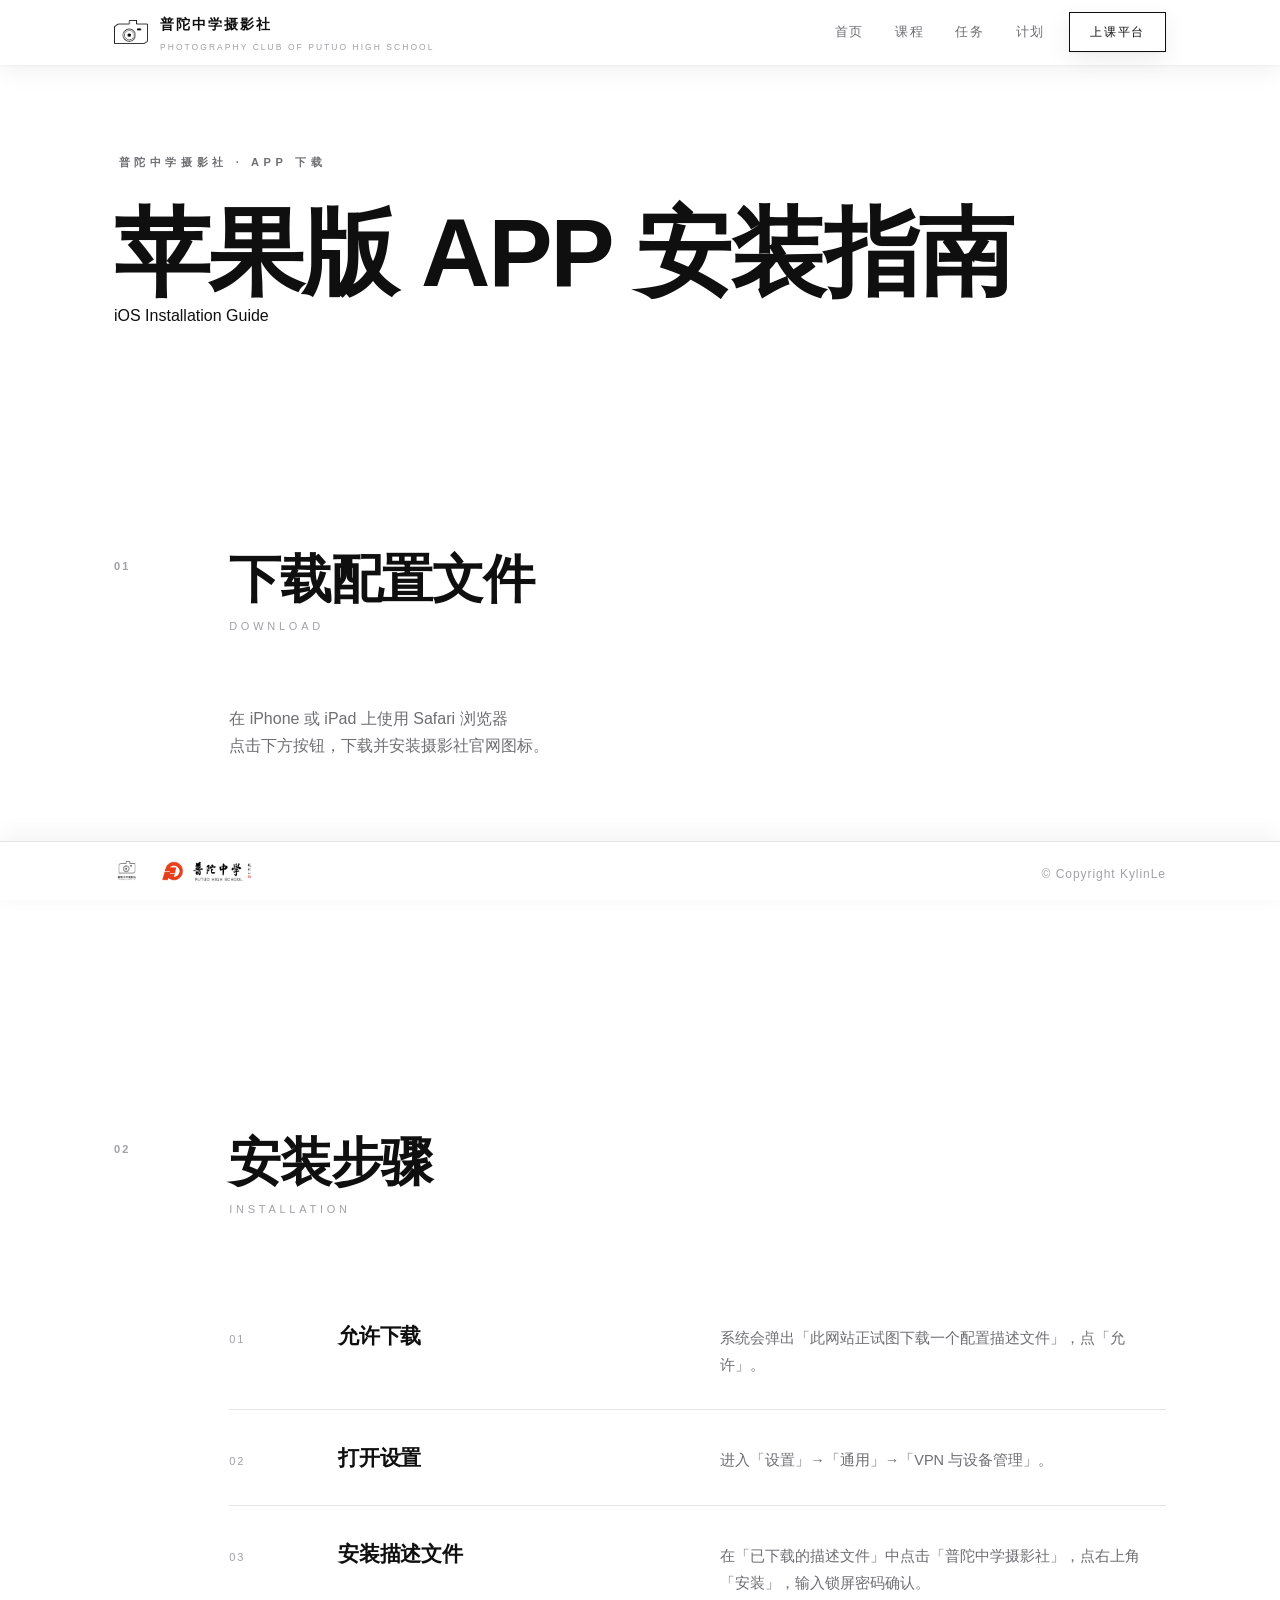
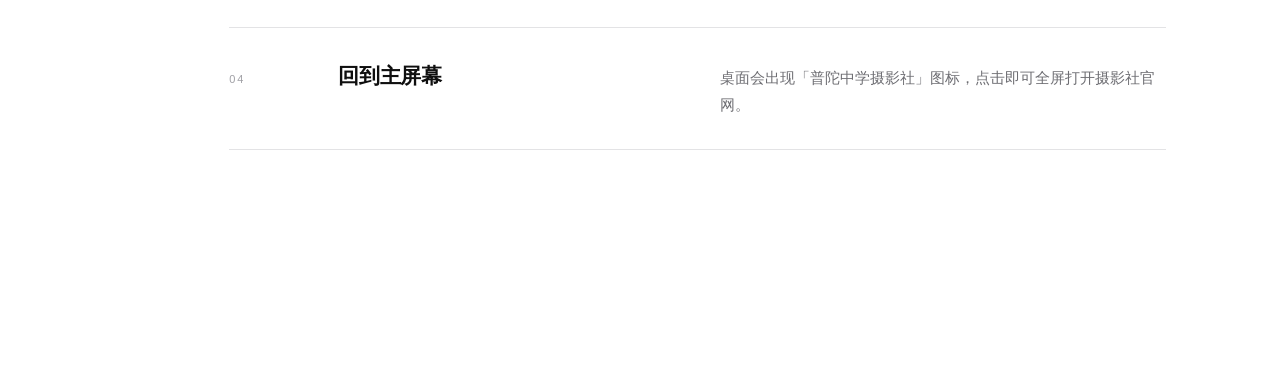
==== commit f094c120: "Set bars to 35 percent white, update copyright to KylinLe" ====
--- a/guide/ios-install.html
+++ b/guide/ios-install.html
@@ -122,7 +122,7 @@
       <span class="foot-badge"><img src="../assets/logopths.gif" alt=""></span>
     </div>
     <div class="legal">
-      ©️ Copyright 乐轩宁 of 普陀中学摄影社
+      ©️ Copyright KylinLe
     </div>
   </div>
 </footer>
--- a/css/style.css
+++ b/css/style.css
@@ -53,7 +53,7 @@
 /* ---------- 顶部导航 ---------- */
 .nav{
   position:fixed; inset:0 0 auto 0; z-index:100;
-  background:rgba(255,255,255,.6);
+  background:rgba(255,255,255,.35);
   backdrop-filter:blur(20px) saturate(1.6);
   -webkit-backdrop-filter:blur(20px) saturate(1.6);
   box-shadow:0 1px 2px rgba(15,15,15,.04), 0 8px 24px rgba(15,15,15,.05), inset 0 1px 0 rgba(255,255,255,.9);
@@ -440,7 +440,7 @@
 }
 /* 页脚 / 底栏（计划页底部固定底栏随内容滚动穿过时可见模糊） */
 .foot, .foot.foot-bar{
-  background:rgba(255,255,255,.58);
+  background:rgba(255,255,255,.35);
   backdrop-filter:blur(20px) saturate(1.6);
   -webkit-backdrop-filter:blur(20px) saturate(1.6);
 }
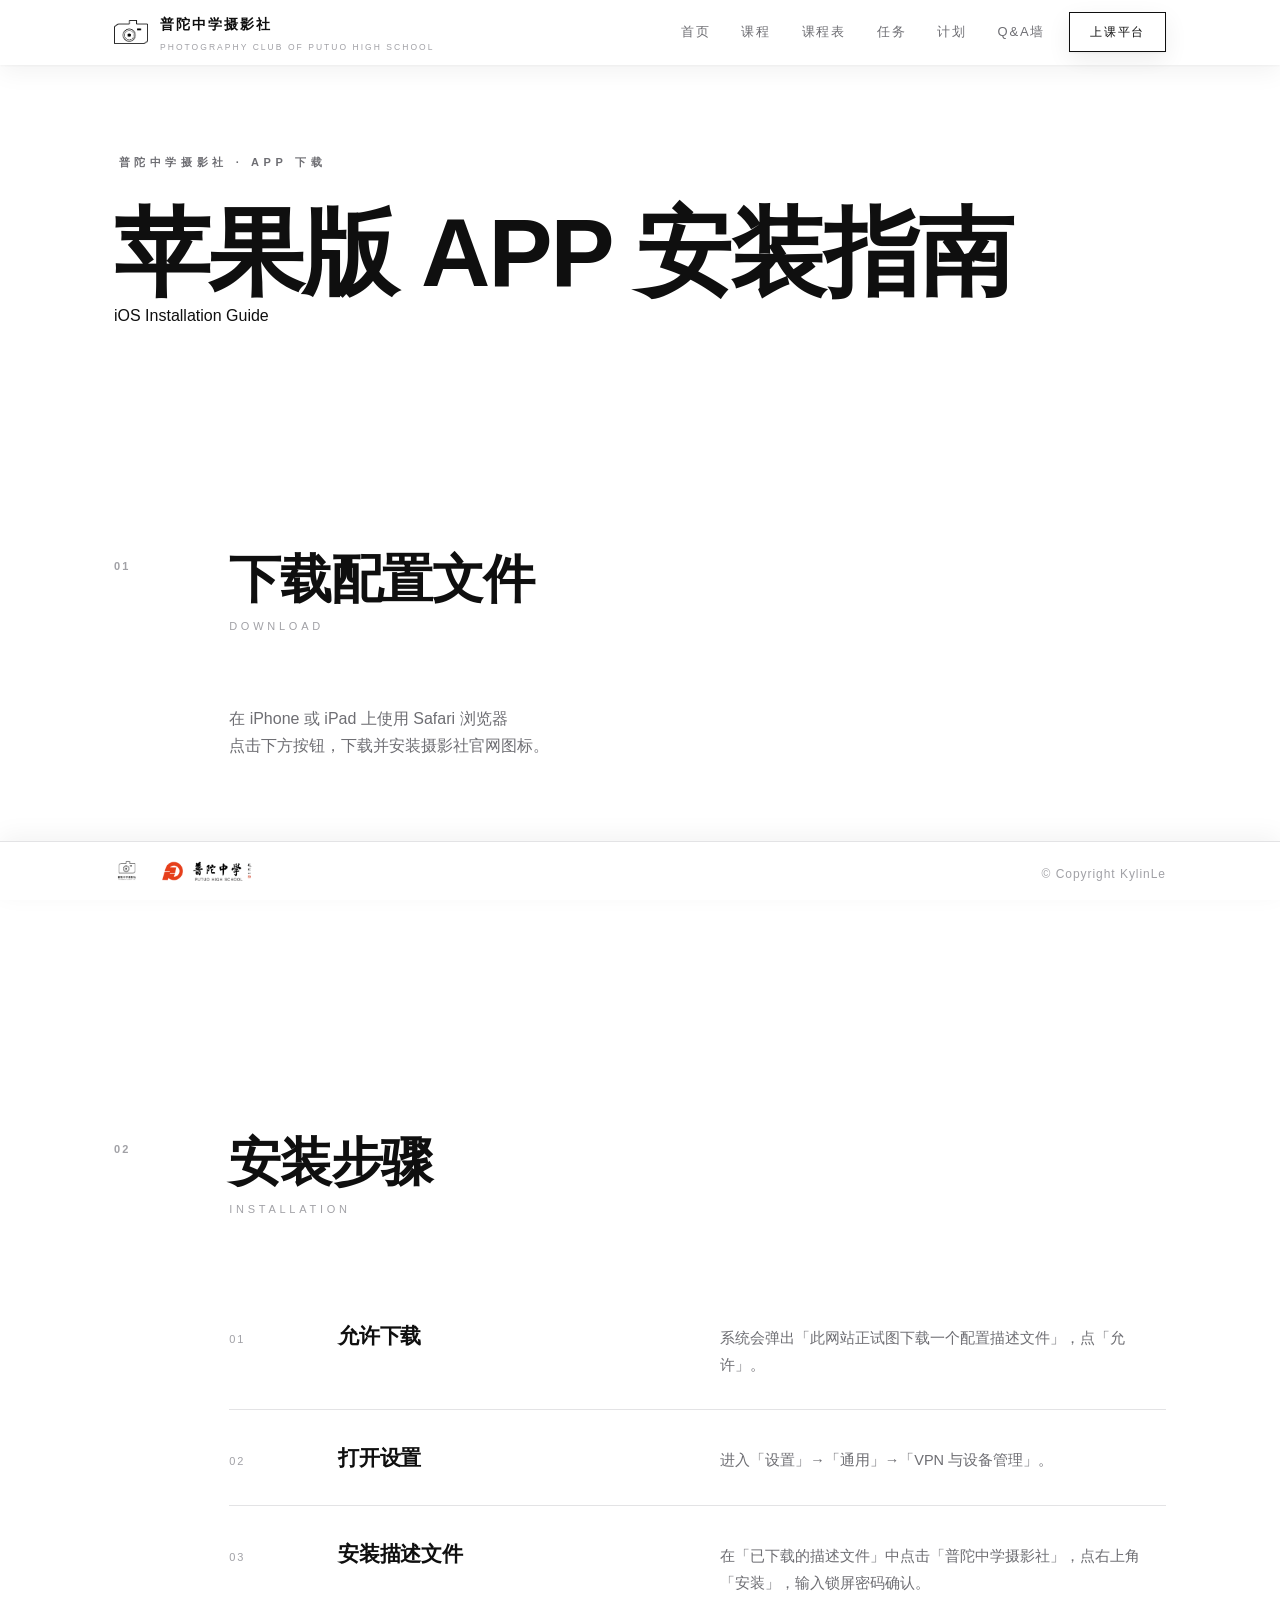
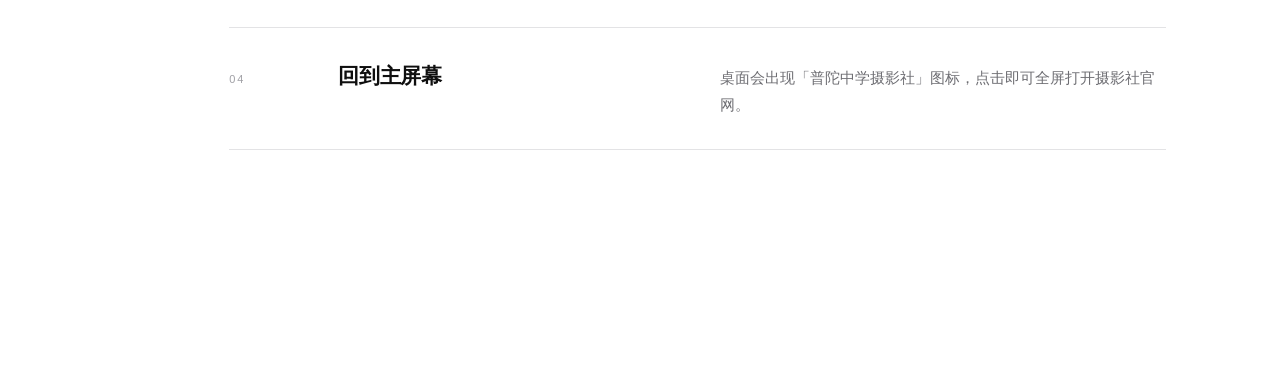
==== commit b3063563: "Add timetable and Q&A wall modules with test article" ====
--- a/guide/ios-install.html
+++ b/guide/ios-install.html
@@ -24,8 +24,10 @@
     <nav class="nav-links" aria-label="主导航">
       <a href="../index.html">首页</a>
       <a href="../index.html#courses">课程</a>
+      <a href="../index.html#timetable">课程表</a>
       <a href="../index.html#missions">任务</a>
       <a href="../index.html#plans">计划</a>
+      <a href="../index.html#qa">Q&amp;A墙</a>
     </nav>
 
     <a class="platform-btn" href="https://kylinle.github.io/cp" target="_blank" rel="noopener">上课平台</a>
@@ -37,8 +39,10 @@
   <div class="mobile-menu" id="mobileMenu">
     <a href="../index.html">首页</a>
     <a href="../index.html#courses">课程</a>
+    <a href="../index.html#timetable">课程表</a>
     <a href="../index.html#missions">任务</a>
     <a href="../index.html#plans">计划</a>
+    <a href="../index.html#qa">Q&amp;A墙</a>
   </div>
 </header>
 
@@ -119,7 +123,7 @@
       <a class="brand" href="../index.html#top" aria-label="返回首页">
         <img src="../assets/logo.png" alt="普陀中学摄影社" width="26" height="26">
       </a>
-      <span class="foot-badge"><img src="../assets/logopths.gif" alt=""></span>
+      <a class="foot-badge" href="http://www.ptzx.net/" target="_blank" rel="noopener" aria-label="普陀中学官网"><img src="../assets/logopths.gif" alt=""></a>
     </div>
     <div class="legal">
       ©️ Copyright KylinLe
--- a/css/style.css
+++ b/css/style.css
@@ -53,9 +53,9 @@
 /* ---------- 顶部导航 ---------- */
 .nav{
   position:fixed; inset:0 0 auto 0; z-index:100;
-  background:rgba(255,255,255,.35);
-  backdrop-filter:blur(20px) saturate(1.6);
-  -webkit-backdrop-filter:blur(20px) saturate(1.6);
+  background:rgba(255,255,255,.18);
+  backdrop-filter:blur(14px) saturate(1.3);
+  -webkit-backdrop-filter:blur(14px) saturate(1.3);
   box-shadow:0 1px 2px rgba(15,15,15,.04), 0 8px 24px rgba(15,15,15,.05), inset 0 1px 0 rgba(255,255,255,.9);
   border-bottom:1px solid transparent;
   transition:border-color .4s var(--ease), background .4s var(--ease);
@@ -275,7 +275,7 @@
 .list-item:hover{ padding-left:10px; }
 .list-item .n{ font-size:11px; letter-spacing:.18em; color:var(--faint); }
 .list-item .t{ font-size:clamp(17px,2vw,21px); font-weight:600; letter-spacing:-.01em; }
-.list-item .d{ font-size:14.5px; line-height:1.85; color:var(--muted); }
+.list-item .d{ font-size:14.5px; line-height:1.85; color:var(--muted); overflow-wrap:anywhere; }
 
 /* 后续计划 —— 可点击列表（外观与任务列表一致） */
 .plan-item{ cursor:pointer; }
@@ -418,7 +418,11 @@
 .foot-badge{
   display:flex; align-items:center;
 }
-.foot-badge img{ height:30px; width:auto; display:block; }
+.foot-badge img{
+  height:30px; width:auto; display:block;
+  transition:opacity .3s var(--ease);
+}
+.foot-badge:hover img{ opacity:.65; }
 
 /* ---------- 液态玻璃（按钮 / 底栏；顶栏见 .nav 自身规则） ---------- */
 .platform-btn, .plan-item .go, .dl-btn, .modal-btn{
@@ -440,9 +444,9 @@
 }
 /* 页脚 / 底栏（计划页底部固定底栏随内容滚动穿过时可见模糊） */
 .foot, .foot.foot-bar{
-  background:rgba(255,255,255,.35);
-  backdrop-filter:blur(20px) saturate(1.6);
-  -webkit-backdrop-filter:blur(20px) saturate(1.6);
+  background:rgba(255,255,255,.18);
+  backdrop-filter:blur(14px) saturate(1.3);
+  -webkit-backdrop-filter:blur(14px) saturate(1.3);
 }
 .foot.foot-bar{ box-shadow:0 -6px 24px rgba(15,15,15,.05), inset 0 1px 0 rgba(255,255,255,.85); }
 /* 不支持背景模糊的浏览器回退为纯白/纯黑，保证文字可读 */
